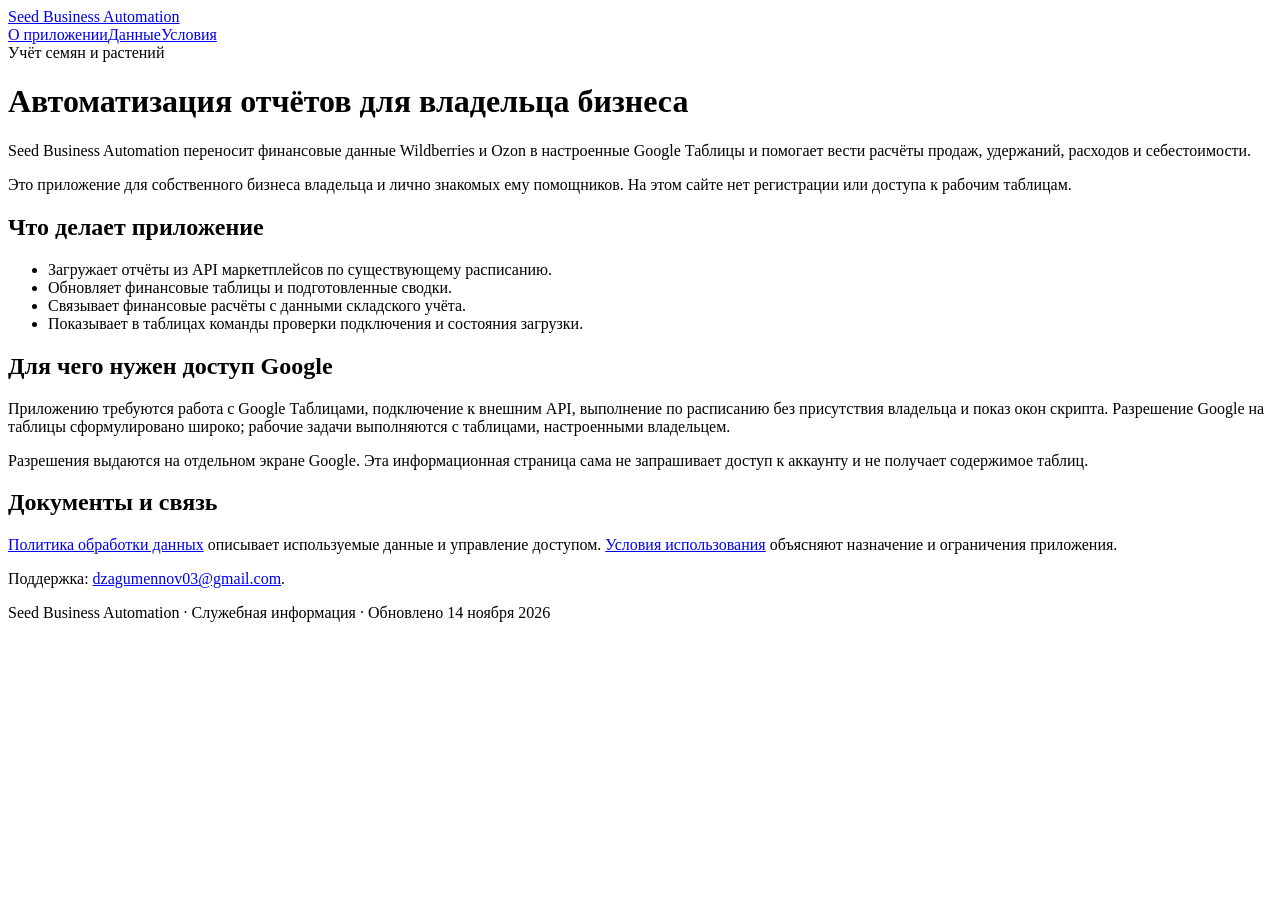
==== index.html @ d0347255 "Add application information page" ====
<!doctype html>
<html lang="ru"><head><meta charset="utf-8"><meta name="viewport" content="width=device-width,initial-scale=1"><title>Seed Business Automation — о приложении</title><meta name="description" content="Служебное приложение для учёта семян и растений: финансовые отчёты Wildberries и Ozon в Google Таблицах."><link rel="stylesheet" href="style.css"></head>
<body><header><a class="brand" href="index.html">Seed Business Automation</a><nav aria-label="Основное меню"><a aria-current="page" href="index.html">О приложении</a><a href="privacy.html">Данные</a><a href="terms.html">Условия</a></nav></header>
<main><div class="eyebrow">Учёт семян и растений</div><h1>Автоматизация отчётов для владельца бизнеса</h1><p class="lead">Seed Business Automation переносит финансовые данные Wildberries и Ozon в настроенные Google Таблицы и помогает вести расчёты продаж, удержаний, расходов и себестоимости.</p>
<div class="notice">Это приложение для собственного бизнеса владельца и лично знакомых ему помощников. На этом сайте нет регистрации или доступа к рабочим таблицам.</div>
<section class="card"><h2>Что делает приложение</h2><ul><li>Загружает отчёты из API маркетплейсов по существующему расписанию.</li><li>Обновляет финансовые таблицы и подготовленные сводки.</li><li>Связывает финансовые расчёты с данными складского учёта.</li><li>Показывает в таблицах команды проверки подключения и состояния загрузки.</li></ul></section>
<h2>Для чего нужен доступ Google</h2><p>Приложению требуются работа с Google Таблицами, подключение к внешним API, выполнение по расписанию без присутствия владельца и показ окон скрипта. Разрешение Google на таблицы сформулировано широко; рабочие задачи выполняются с таблицами, настроенными владельцем.</p>
<p>Разрешения выдаются на отдельном экране Google. Эта информационная страница сама не запрашивает доступ к аккаунту и не получает содержимое таблиц.</p>
<h2>Документы и связь</h2><p><a href="privacy.html">Политика обработки данных</a> описывает используемые данные и управление доступом. <a href="terms.html">Условия использования</a> объясняют назначение и ограничения приложения.</p><p>Поддержка: <a href="mailto:dzagumennov03@gmail.com">dzagumennov03@gmail.com</a>.</p></main>
<footer>Seed Business Automation · Служебная информация · Обновлено 14 ноября 2026</footer></body></html>
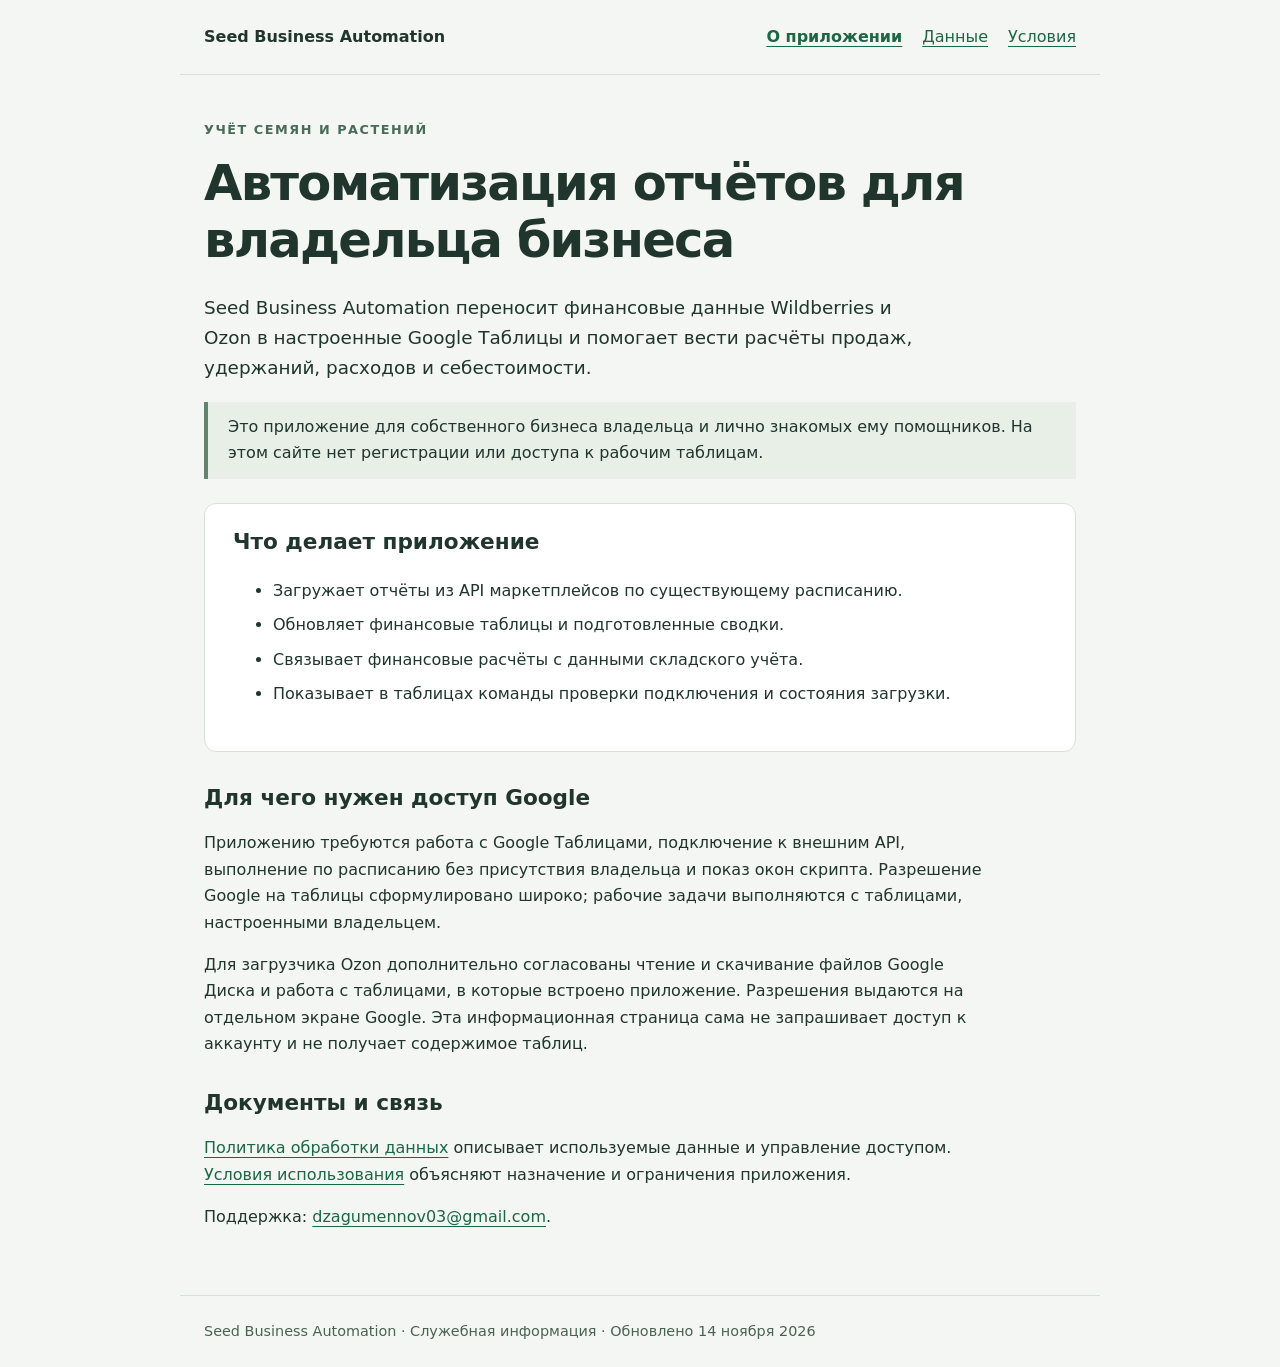
==== commit b57471db: "Clarify owner-approved Ozon Google Drive read access" ====
--- a/index.html
+++ b/index.html
@@ -5,6 +5,6 @@
 <div class="notice">Это приложение для собственного бизнеса владельца и лично знакомых ему помощников. На этом сайте нет регистрации или доступа к рабочим таблицам.</div>
 <section class="card"><h2>Что делает приложение</h2><ul><li>Загружает отчёты из API маркетплейсов по существующему расписанию.</li><li>Обновляет финансовые таблицы и подготовленные сводки.</li><li>Связывает финансовые расчёты с данными складского учёта.</li><li>Показывает в таблицах команды проверки подключения и состояния загрузки.</li></ul></section>
 <h2>Для чего нужен доступ Google</h2><p>Приложению требуются работа с Google Таблицами, подключение к внешним API, выполнение по расписанию без присутствия владельца и показ окон скрипта. Разрешение Google на таблицы сформулировано широко; рабочие задачи выполняются с таблицами, настроенными владельцем.</p>
-<p>Разрешения выдаются на отдельном экране Google. Эта информационная страница сама не запрашивает доступ к аккаунту и не получает содержимое таблиц.</p>
+<p>Для загрузчика Ozon дополнительно согласованы чтение и скачивание файлов Google Диска и работа с таблицами, в которые встроено приложение. Разрешения выдаются на отдельном экране Google. Эта информационная страница сама не запрашивает доступ к аккаунту и не получает содержимое таблиц.</p>
 <h2>Документы и связь</h2><p><a href="privacy.html">Политика обработки данных</a> описывает используемые данные и управление доступом. <a href="terms.html">Условия использования</a> объясняют назначение и ограничения приложения.</p><p>Поддержка: <a href="mailto:dzagumennov03@gmail.com">dzagumennov03@gmail.com</a>.</p></main>
 <footer>Seed Business Automation · Служебная информация · Обновлено 14 ноября 2026</footer></body></html>
--- a/style.css
+++ b/style.css
@@ -0,0 +1 @@
+:root{font-family:system-ui,-apple-system,"Segoe UI",sans-serif;color:#20352d;background:#f3f6f2;line-height:1.65;font-synthesis:none}*{box-sizing:border-box}body{margin:0}header,main,footer{max-width:920px;margin:auto;padding:24px}header{display:flex;align-items:center;justify-content:space-between;gap:20px;border-bottom:1px solid #d6e1d8}a{color:#1c6644;text-underline-offset:4px}nav{display:flex;gap:20px;flex-wrap:wrap}nav a[aria-current=page]{font-weight:700}main{padding-top:44px;padding-bottom:48px}h1{font-size:clamp(2rem,5vw,3.1rem);line-height:1.15;letter-spacing:-.035em;max-width:780px;margin:14px 0 24px}h2{font-size:1.35rem;line-height:1.3;margin-top:32px}.eyebrow{font-size:.8rem;letter-spacing:.12em;font-weight:700;text-transform:uppercase;color:#496b57}.lead{font-size:1.15rem;max-width:720px}.card{padding:24px 28px;background:#fff;border:1px solid #d6e1d8;border-radius:12px;margin:24px 0}.card h2:first-child{margin-top:0}.notice{border-left:4px solid #62866d;padding:12px 20px;background:#e8efe7}li{padding:4px 0}footer{border-top:1px solid #d6e1d8;font-size:.9rem;color:#4a6253}.small{font-size:.92rem;color:#4a6253}.brand{font-weight:700;text-decoration:none;color:#20352d}p{max-width:780px}a:focus-visible{outline:3px solid #c48e39;outline-offset:5px}@media(max-width:650px){header{display:block}nav{margin-top:16px;gap:12px 20px}header,main,footer{padding-left:20px;padding-right:20px}.card{padding:18px}main{padding-top:28px}}
